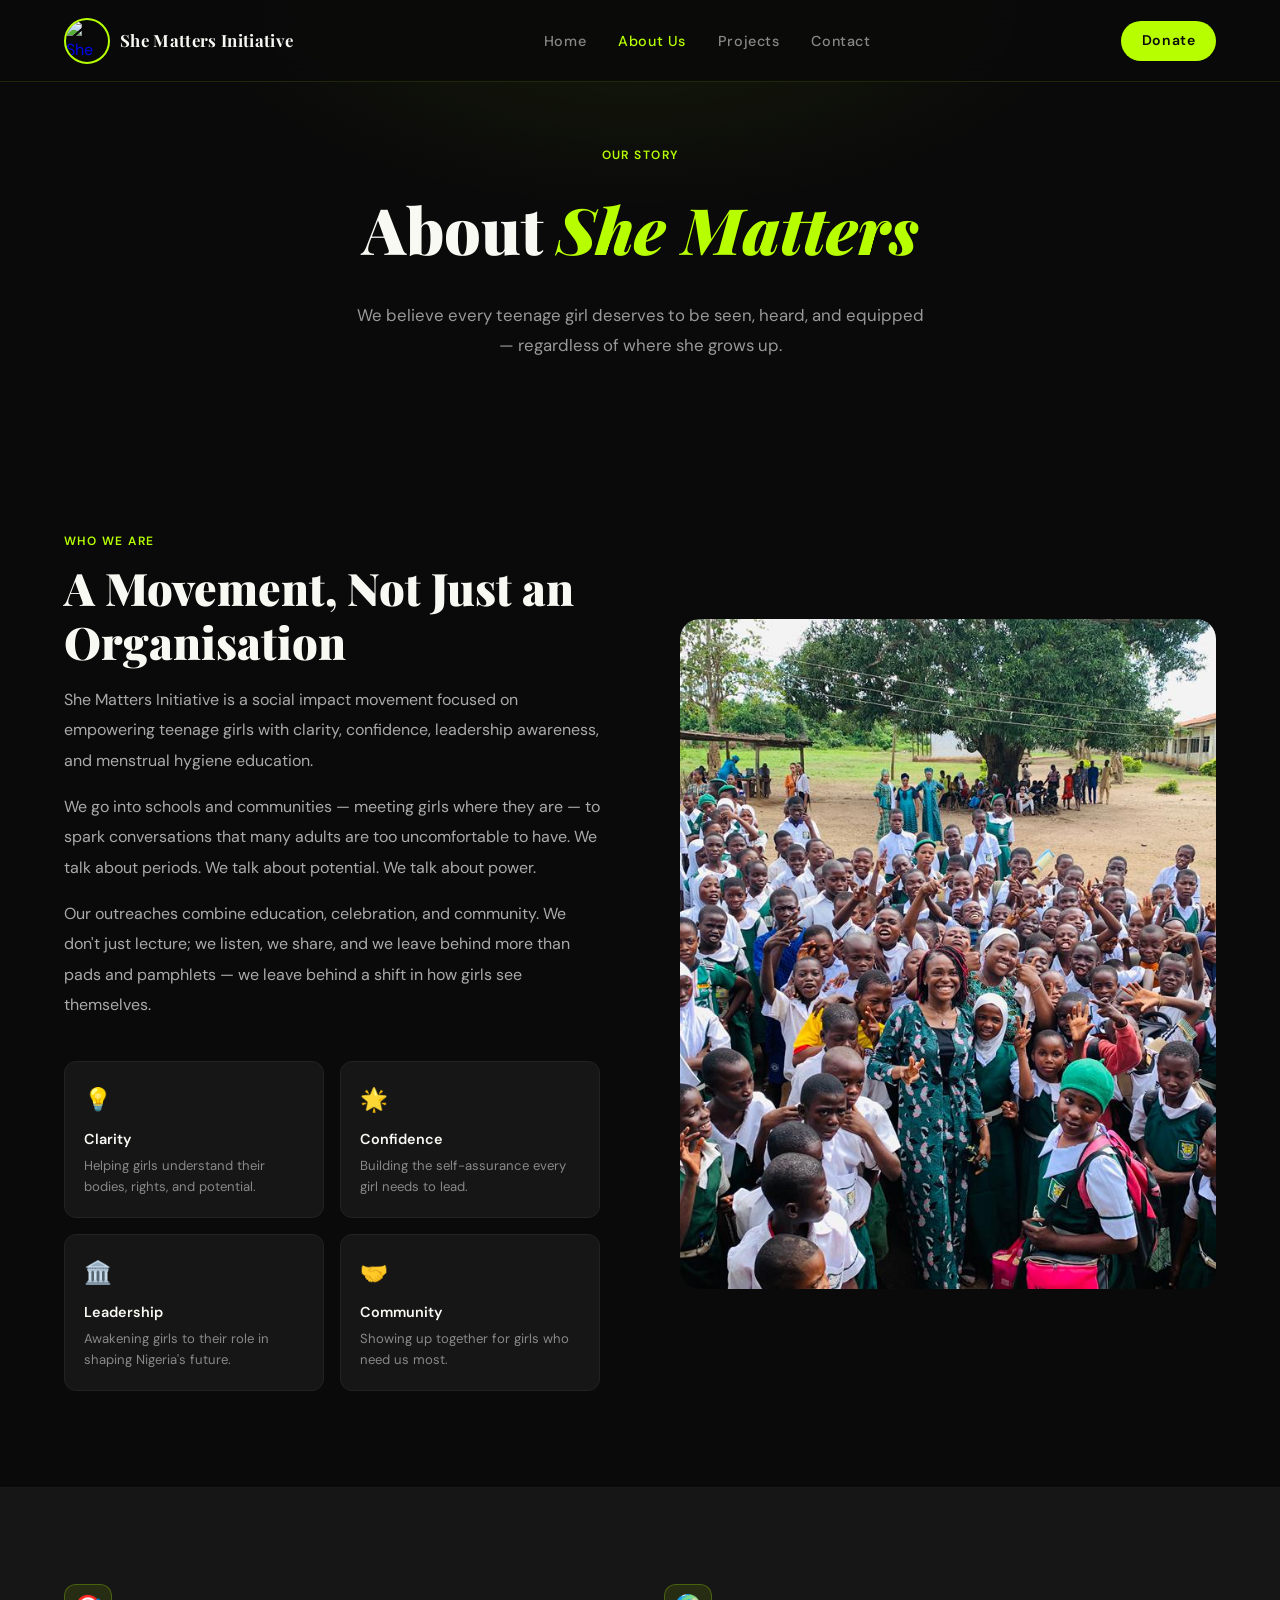
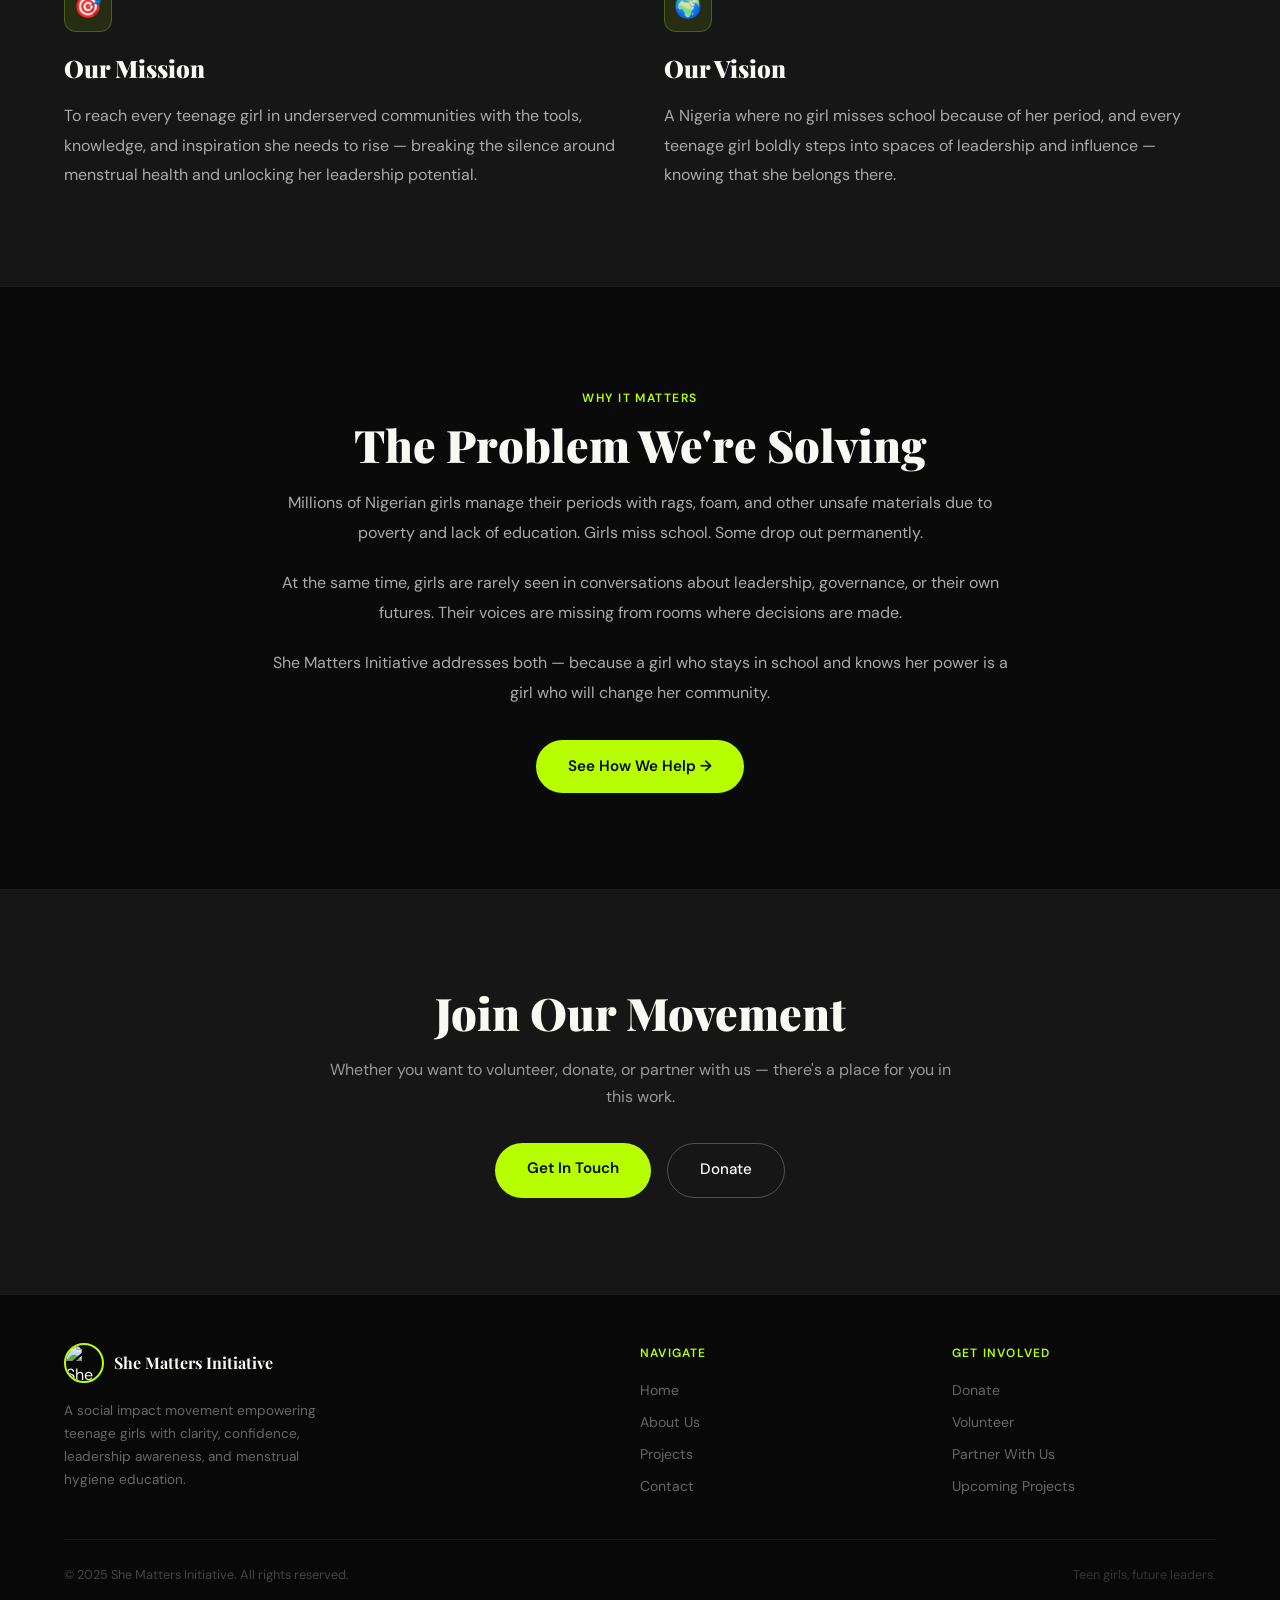
==== about.html @ 056697d7 "Add files via upload" ====
<!DOCTYPE html>
<html lang="en">
<head>
  <meta charset="UTF-8" />
  <meta name="viewport" content="width=device-width, initial-scale=1.0" />
  <title>About Us — She Matters Initiative</title>
  <meta name="description" content="Learn about She Matters Initiative — our story, mission, and the values that drive us to empower teenage girls across Nigeria." />
  <link rel="stylesheet" href="style.css" />
</head>
<body>

  <nav id="navbar">
    <a href="index.html" class="nav-logo">
      <img src="logo.jpeg" alt="She Matters Initiative Logo" />
      <span>She Matters Initiative</span>
    </a>
    <ul class="nav-links">
      <li><a href="index.html">Home</a></li>
      <li><a href="about.html" class="active">About Us</a></li>
      <li><a href="projects.html">Projects</a></li>
      <li><a href="contact.html">Contact</a></li>
    </ul>
    <a href="index.html#donate" class="nav-donate">Donate</a>
    <button class="hamburger" id="hamburger" aria-label="Menu">
      <span></span><span></span><span></span>
    </button>
    <div class="mobile-menu">
      <a href="index.html">Home</a>
      <a href="about.html">About Us</a>
      <a href="projects.html">Projects</a>
      <a href="contact.html">Contact</a>
      <a href="index.html#donate" class="nav-donate">Donate</a>
    </div>
  </nav>

  <!-- PAGE HERO -->
  <div class="page-hero">
    <span class="section-tag fade-in">Our Story</span>
    <h1 class="fade-in">About <em style="color:var(--lime); font-style:italic;">She Matters</em></h1>
    <p class="fade-in">We believe every teenage girl deserves to be seen, heard, and equipped — regardless of where she grows up.</p>
  </div>

  <!-- MISSION -->
  <section>
    <div class="section-inner">
      <div class="about-grid">
        <div class="about-text fade-in">
          <span class="section-tag">Who We Are</span>
          <h2 class="section-title">A Movement, Not Just an Organisation</h2>
          <p>She Matters Initiative is a social impact movement focused on empowering teenage girls with clarity, confidence, leadership awareness, and menstrual hygiene education.</p>
          <p>We go into schools and communities — meeting girls where they are — to spark conversations that many adults are too uncomfortable to have. We talk about periods. We talk about potential. We talk about power.</p>
          <p>Our outreaches combine education, celebration, and community. We don't just lecture; we listen, we share, and we leave behind more than pads and pamphlets — we leave behind a shift in how girls see themselves.</p>

          <div class="about-values">
            <div class="value-card">
              <div class="value-icon">💡</div>
              <h4>Clarity</h4>
              <p>Helping girls understand their bodies, rights, and potential.</p>
            </div>
            <div class="value-card">
              <div class="value-icon">🌟</div>
              <h4>Confidence</h4>
              <p>Building the self-assurance every girl needs to lead.</p>
            </div>
            <div class="value-card">
              <div class="value-icon">🏛️</div>
              <h4>Leadership</h4>
              <p>Awakening girls to their role in shaping Nigeria's future.</p>
            </div>
            <div class="value-card">
              <div class="value-icon">🤝</div>
              <h4>Community</h4>
              <p>Showing up together for girls who need us most.</p>
            </div>
          </div>
        </div>
        <div class="about-image fade-in" style="animation-delay:0.2s">
          <img src="outreach2.jpeg" alt="She Matters Initiative community outreach" />
        </div>
      </div>
    </div>
  </section>

  <!-- VISION & MISSION -->
  <section style="background: var(--card-bg); border-top: 1px solid #1a1a1a; border-bottom: 1px solid #1a1a1a;">
    <div class="section-inner">
      <div style="display: grid; grid-template-columns: 1fr 1fr; gap: 3rem;">
        <div class="fade-in">
          <div style="width:48px; height:48px; background: rgba(183,255,0,0.1); border: 1px solid rgba(183,255,0,0.25); border-radius:12px; display:flex; align-items:center; justify-content:center; font-size:1.4rem; margin-bottom:1rem;">🎯</div>
          <h3 style="font-family:var(--serif); font-size:1.5rem; font-weight:900; margin-bottom:0.8rem;">Our Mission</h3>
          <p style="color:#aaa; line-height:1.85;">To reach every teenage girl in underserved communities with the tools, knowledge, and inspiration she needs to rise — breaking the silence around menstrual health and unlocking her leadership potential.</p>
        </div>
        <div class="fade-in" style="animation-delay:0.1s">
          <div style="width:48px; height:48px; background: rgba(183,255,0,0.1); border: 1px solid rgba(183,255,0,0.25); border-radius:12px; display:flex; align-items:center; justify-content:center; font-size:1.4rem; margin-bottom:1rem;">🌍</div>
          <h3 style="font-family:var(--serif); font-size:1.5rem; font-weight:900; margin-bottom:0.8rem;">Our Vision</h3>
          <p style="color:#aaa; line-height:1.85;">A Nigeria where no girl misses school because of her period, and every teenage girl boldly steps into spaces of leadership and influence — knowing that she belongs there.</p>
        </div>
      </div>
    </div>
  </section>

  <!-- WHY IT MATTERS -->
  <section>
    <div class="section-inner" style="max-width:760px; text-align:center;">
      <span class="section-tag fade-in">Why It Matters</span>
      <h2 class="section-title fade-in">The Problem We're Solving</h2>
      <p class="fade-in" style="color:#aaa; line-height:1.9; margin: 0 auto 1.2rem;">Millions of Nigerian girls manage their periods with rags, foam, and other unsafe materials due to poverty and lack of education. Girls miss school. Some drop out permanently.</p>
      <p class="fade-in" style="color:#aaa; line-height:1.9; margin: 0 auto 1.2rem;">At the same time, girls are rarely seen in conversations about leadership, governance, or their own futures. Their voices are missing from rooms where decisions are made.</p>
      <p class="fade-in" style="color:#aaa; line-height:1.9; margin: 0 auto 2rem;">She Matters Initiative addresses both — because a girl who stays in school and knows her power is a girl who will change her community.</p>
      <a href="projects.html" class="btn-primary fade-in">See How We Help →</a>
    </div>
  </section>

  <!-- CTA -->
  <section style="background: var(--card-bg); border-top: 1px solid #1a1a1a; text-align:center;">
    <div class="section-inner" style="max-width:640px;">
      <h2 class="section-title fade-in">Join Our Movement</h2>
      <p class="fade-in" style="color:#999; margin-bottom:2rem;">Whether you want to volunteer, donate, or partner with us — there's a place for you in this work.</p>
      <div class="hero-actions" style="justify-content:center;" class="fade-in">
        <a href="contact.html" class="btn-primary">Get In Touch</a>
        <a href="index.html#donate" class="btn-outline">Donate</a>
      </div>
    </div>
  </section>

  <footer>
    <div class="footer-inner">
      <div class="footer-brand">
        <div class="logo-row">
          <img src="logo.jpeg" alt="She Matters Initiative" />
          <span>She Matters Initiative</span>
        </div>
        <p>A social impact movement empowering teenage girls with clarity, confidence, leadership awareness, and menstrual hygiene education.</p>
      </div>
      <div class="footer-col">
        <h5>Navigate</h5>
        <a href="index.html">Home</a>
        <a href="about.html">About Us</a>
        <a href="projects.html">Projects</a>
        <a href="contact.html">Contact</a>
      </div>
      <div class="footer-col">
        <h5>Get Involved</h5>
        <a href="index.html#donate">Donate</a>
        <a href="contact.html">Volunteer</a>
        <a href="contact.html">Partner With Us</a>
        <a href="index.html#upcoming">Upcoming Projects</a>
      </div>
    </div>
    <div class="footer-bottom">
      <p>© 2025 She Matters Initiative. All rights reserved.</p>
      <p style="color:#333;">Teen girls, future leaders.</p>
    </div>
  </footer>

  <script>
    document.getElementById('hamburger').addEventListener('click', () => {
      document.getElementById('navbar').classList.toggle('open');
    });
    const observer = new IntersectionObserver((entries) => {
      entries.forEach(e => { if (e.isIntersecting) e.target.classList.add('visible'); });
    }, { threshold: 0.1 });
    document.querySelectorAll('.fade-in').forEach(el => observer.observe(el));
  </script>
</body>
</html>
---- style.css ----
@import url('https://fonts.googleapis.com/css2?family=Playfair+Display:ital,wght@0,400;0,700;0,900;1,400&family=DM+Sans:wght@300;400;500;600&display=swap');

*, *::before, *::after { box-sizing: border-box; margin: 0; padding: 0; }

:root {
  --lime: #B7FF00;
  --black: #0a0a0a;
  --dark: #111111;
  --card-bg: #161616;
  --muted: #888;
  --white: #f9f9f4;
  --serif: 'Playfair Display', Georgia, serif;
  --sans: 'DM Sans', sans-serif;
  --radius: 12px;
}

html { scroll-behavior: smooth; }

body {
  font-family: var(--sans);
  background: var(--black);
  color: var(--white);
  line-height: 1.7;
  overflow-x: hidden;
}

/* ── NAV ── */
nav {
  position: fixed; top: 0; left: 0; right: 0; z-index: 100;
  display: flex; align-items: center; justify-content: space-between;
  padding: 1.1rem 5vw;
  background: rgba(10,10,10,0.92);
  backdrop-filter: blur(12px);
  border-bottom: 1px solid rgba(183,255,0,0.12);
}

.nav-logo { display: flex; align-items: center; gap: 10px; text-decoration: none; }
.nav-logo img { width: 46px; height: 46px; border-radius: 50%; object-fit: cover; border: 2px solid var(--lime); }
.nav-logo span { font-family: var(--serif); font-size: 1.05rem; color: var(--white); font-weight: 700; letter-spacing: 0.02em; }

.nav-links { display: flex; align-items: center; gap: 2rem; list-style: none; }
.nav-links a { color: var(--muted); text-decoration: none; font-size: 0.9rem; font-weight: 500; letter-spacing: 0.04em; transition: color 0.2s; }
.nav-links a:hover, .nav-links a.active { color: var(--lime); }

.nav-donate {
  background: var(--lime); color: var(--black);
  padding: 0.5rem 1.3rem; border-radius: 50px;
  text-decoration: none; font-weight: 600; font-size: 0.88rem;
  letter-spacing: 0.04em; transition: transform 0.2s, box-shadow 0.2s;
}
.nav-donate:hover { transform: translateY(-2px); box-shadow: 0 6px 20px rgba(183,255,0,0.3); }

/* hamburger */
.hamburger { display: none; flex-direction: column; gap: 5px; cursor: pointer; background: none; border: none; padding: 4px; }
.hamburger span { display: block; width: 24px; height: 2px; background: var(--white); transition: 0.3s; }
.mobile-menu { display: none; }

/* ── HERO ── */
.hero {
  min-height: 100vh;
  display: flex; align-items: center;
  padding: 120px 5vw 80px;
  position: relative; overflow: hidden;
}
.hero::before {
  content: '';
  position: absolute; inset: 0;
  background: radial-gradient(ellipse 60% 60% at 70% 50%, rgba(183,255,0,0.08) 0%, transparent 70%);
  pointer-events: none;
}
.hero-grid { display: grid; grid-template-columns: 1fr 1fr; gap: 4rem; align-items: center; max-width: 1200px; margin: 0 auto; width: 100%; }

.hero-tag {
  display: inline-flex; align-items: center; gap: 8px;
  background: rgba(183,255,0,0.1); border: 1px solid rgba(183,255,0,0.3);
  color: var(--lime); padding: 6px 14px; border-radius: 50px;
  font-size: 0.78rem; font-weight: 600; letter-spacing: 0.1em; text-transform: uppercase;
  margin-bottom: 1.4rem;
}
.hero-tag::before { content: '★'; font-size: 0.7rem; }

.hero h1 {
  font-family: var(--serif); font-size: clamp(2.8rem, 5vw, 4.2rem);
  line-height: 1.12; font-weight: 900; margin-bottom: 1.4rem;
  color: var(--white);
}
.hero h1 em { color: var(--lime); font-style: italic; }

.hero p { color: #aaa; font-size: 1.05rem; line-height: 1.8; max-width: 440px; margin-bottom: 2rem; }

.hero-actions { display: flex; gap: 1rem; flex-wrap: wrap; }

.btn-primary {
  background: var(--lime); color: var(--black);
  padding: 0.85rem 2rem; border-radius: 50px;
  text-decoration: none; font-weight: 600; font-size: 0.95rem;
  transition: transform 0.2s, box-shadow 0.2s; display: inline-block;
}
.btn-primary:hover { transform: translateY(-3px); box-shadow: 0 8px 24px rgba(183,255,0,0.35); }

.btn-outline {
  border: 1px solid rgba(255,255,255,0.25); color: var(--white);
  padding: 0.85rem 2rem; border-radius: 50px;
  text-decoration: none; font-weight: 500; font-size: 0.95rem;
  transition: border-color 0.2s, background 0.2s; display: inline-block;
}
.btn-outline:hover { border-color: var(--lime); background: rgba(183,255,0,0.06); }

.hero-image-wrap { position: relative; }
.hero-image-wrap img {
  width: 100%; border-radius: 20px; object-fit: cover; aspect-ratio: 4/5;
  filter: brightness(0.92) contrast(1.05);
}
.hero-badge {
  position: absolute; bottom: -18px; left: -18px;
  background: var(--lime); color: var(--black);
  padding: 1rem 1.4rem; border-radius: var(--radius);
  font-weight: 700; font-size: 0.88rem;
}
.hero-badge span { display: block; font-size: 1.6rem; font-weight: 900; line-height: 1; }

/* ── STATS ── */
.stats-bar {
  background: var(--card-bg); border-top: 1px solid #222; border-bottom: 1px solid #222;
  padding: 2.5rem 5vw;
}
.stats-bar-inner { display: grid; grid-template-columns: repeat(3, 1fr); max-width: 900px; margin: 0 auto; gap: 2rem; text-align: center; }
.stat-num { font-family: var(--serif); font-size: 2.6rem; font-weight: 900; color: var(--lime); }
.stat-label { font-size: 0.85rem; color: var(--muted); letter-spacing: 0.06em; text-transform: uppercase; margin-top: 4px; }

/* ── SECTION SHARED ── */
section { padding: 6rem 5vw; }
.section-inner { max-width: 1200px; margin: 0 auto; }

.section-tag {
  display: inline-block;
  color: var(--lime); font-size: 0.75rem; font-weight: 600;
  letter-spacing: 0.12em; text-transform: uppercase; margin-bottom: 0.6rem;
}
.section-title {
  font-family: var(--serif); font-size: clamp(2rem, 3.5vw, 2.8rem);
  font-weight: 900; color: var(--white); margin-bottom: 1rem; line-height: 1.2;
}
.section-sub { color: #999; max-width: 520px; font-size: 1rem; line-height: 1.8; margin-bottom: 3rem; }

/* ── PROJECTS GRID ── */
.projects-grid { display: grid; grid-template-columns: repeat(3, 1fr); gap: 1.5rem; }

.project-card {
  background: var(--card-bg); border-radius: 16px; overflow: hidden;
  border: 1px solid #222; transition: transform 0.3s, border-color 0.3s;
}
.project-card:hover { transform: translateY(-6px); border-color: rgba(183,255,0,0.3); }
.project-card img { width: 100%; height: 220px; object-fit: cover; display: block; }
.project-card-body { padding: 1.4rem; }
.project-location {
  font-size: 0.72rem; color: var(--lime); font-weight: 600;
  letter-spacing: 0.1em; text-transform: uppercase; margin-bottom: 6px;
}
.project-location::before { content: '📍 '; }
.project-card-body h3 { font-family: var(--serif); font-size: 1.2rem; font-weight: 700; margin-bottom: 0.6rem; color: var(--white); }
.project-card-body p { color: #999; font-size: 0.88rem; line-height: 1.7; margin-bottom: 1rem; }
.project-impact {
  display: inline-flex; align-items: center; gap: 6px;
  background: rgba(183,255,0,0.1); border: 1px solid rgba(183,255,0,0.2);
  color: var(--lime); padding: 4px 12px; border-radius: 50px;
  font-size: 0.78rem; font-weight: 600;
}

/* ── UPCOMING PROJECT ── */
.upcoming-section { background: var(--card-bg); }
.upcoming-inner {
  max-width: 1200px; margin: 0 auto;
  display: grid; grid-template-columns: 1fr 1fr; gap: 4rem; align-items: center;
}
.upcoming-label {
  display: inline-flex; align-items: center; gap: 8px;
  background: rgba(183,255,0,0.12); border: 1px solid rgba(183,255,0,0.3);
  color: var(--lime); padding: 6px 14px; border-radius: 50px;
  font-size: 0.75rem; font-weight: 600; letter-spacing: 0.1em; text-transform: uppercase;
  margin-bottom: 1rem;
}
.upcoming-label::before { content: '🔔'; }
.upcoming-inner h2 { font-family: var(--serif); font-size: 2.2rem; font-weight: 900; margin-bottom: 1rem; color: var(--white); }
.upcoming-inner p { color: #999; line-height: 1.8; margin-bottom: 1.5rem; }
.upcoming-meta { display: flex; flex-direction: column; gap: 0.5rem; margin-bottom: 2rem; }
.upcoming-meta span { font-size: 0.88rem; color: #aaa; }
.upcoming-meta strong { color: var(--lime); }

.upcoming-visual {
  background: linear-gradient(135deg, rgba(183,255,0,0.08) 0%, rgba(183,255,0,0.02) 100%);
  border: 2px dashed rgba(183,255,0,0.25); border-radius: 20px;
  padding: 3rem 2rem; text-align: center;
}
.upcoming-icon { font-size: 3.5rem; margin-bottom: 1rem; }
.upcoming-visual h3 { font-family: var(--serif); font-size: 1.5rem; font-weight: 700; margin-bottom: 0.5rem; }
.upcoming-visual p { color: #888; font-size: 0.9rem; }

/* ── DONATE SECTION ── */
.donate-section {
  text-align: center;
  background: var(--black);
  position: relative; overflow: hidden;
}
.donate-section::before {
  content: '';
  position: absolute; top: 50%; left: 50%;
  transform: translate(-50%, -50%);
  width: 600px; height: 600px;
  background: radial-gradient(circle, rgba(183,255,0,0.07) 0%, transparent 70%);
  pointer-events: none;
}
.donate-inner { max-width: 640px; margin: 0 auto; position: relative; z-index: 1; }
.donate-inner h2 { font-family: var(--serif); font-size: clamp(2rem, 3.5vw, 2.8rem); font-weight: 900; margin-bottom: 1rem; }
.donate-inner p { color: #999; margin-bottom: 2.5rem; font-size: 1rem; line-height: 1.8; }
.donate-card {
  background: var(--card-bg); border: 1px solid #2a2a2a; border-radius: 20px;
  padding: 2rem; text-align: left; margin-top: 2rem;
}
.donate-card h4 { font-weight: 600; margin-bottom: 1rem; font-size: 0.9rem; letter-spacing: 0.05em; color: var(--lime); text-transform: uppercase; }
.bank-detail { display: flex; justify-content: space-between; align-items: center; padding: 0.8rem 0; border-bottom: 1px solid #222; font-size: 0.9rem; }
.bank-detail:last-child { border-bottom: none; }
.bank-detail .label { color: var(--muted); font-size: 0.82rem; }
.bank-detail .value { font-weight: 600; color: var(--white); }

/* ── FOOTER ── */
footer {
  background: #080808; border-top: 1px solid #1a1a1a;
  padding: 3rem 5vw 2rem;
}
.footer-inner { max-width: 1200px; margin: 0 auto; display: grid; grid-template-columns: 2fr 1fr 1fr; gap: 3rem; margin-bottom: 2rem; }
.footer-brand { }
.footer-brand .logo-row { display: flex; align-items: center; gap: 10px; margin-bottom: 1rem; }
.footer-brand .logo-row img { width: 40px; height: 40px; border-radius: 50%; border: 2px solid var(--lime); }
.footer-brand .logo-row span { font-family: var(--serif); font-weight: 700; font-size: 1rem; }
.footer-brand p { color: #666; font-size: 0.85rem; line-height: 1.7; max-width: 280px; }
.footer-col h5 { font-size: 0.75rem; letter-spacing: 0.1em; text-transform: uppercase; color: var(--lime); font-weight: 600; margin-bottom: 1rem; }
.footer-col a { display: block; color: #666; text-decoration: none; font-size: 0.88rem; margin-bottom: 0.5rem; transition: color 0.2s; }
.footer-col a:hover { color: var(--white); }
.footer-bottom { max-width: 1200px; margin: 0 auto; padding-top: 1.5rem; border-top: 1px solid #1a1a1a; display: flex; justify-content: space-between; align-items: center; }
.footer-bottom p { color: #444; font-size: 0.8rem; }

/* ── PAGE HERO ── */
.page-hero {
  padding: 140px 5vw 70px;
  text-align: center;
  position: relative; overflow: hidden;
}
.page-hero::before {
  content: '';
  position: absolute; inset: 0;
  background: radial-gradient(ellipse 50% 70% at 50% 0%, rgba(183,255,0,0.07) 0%, transparent 70%);
  pointer-events: none;
}
.page-hero h1 { font-family: var(--serif); font-size: clamp(2.5rem, 5vw, 4rem); font-weight: 900; margin-bottom: 1rem; }
.page-hero p { color: #999; max-width: 580px; margin: 0 auto; font-size: 1.05rem; line-height: 1.8; }

/* ── ABOUT PAGE ── */
.about-grid { display: grid; grid-template-columns: 1fr 1fr; gap: 5rem; align-items: center; }
.about-text .section-title { margin-bottom: 1rem; }
.about-text p { color: #aaa; line-height: 1.9; margin-bottom: 1rem; }
.about-values { display: grid; grid-template-columns: 1fr 1fr; gap: 1rem; margin-top: 2.5rem; }
.value-card {
  background: var(--card-bg); border: 1px solid #222; border-radius: var(--radius);
  padding: 1.2rem; transition: border-color 0.2s;
}
.value-card:hover { border-color: rgba(183,255,0,0.3); }
.value-icon { font-size: 1.4rem; margin-bottom: 8px; }
.value-card h4 { font-size: 0.9rem; font-weight: 600; margin-bottom: 4px; color: var(--white); }
.value-card p { font-size: 0.82rem; color: var(--muted); line-height: 1.6; margin: 0; }
.about-image img { width: 100%; border-radius: 20px; object-fit: cover; aspect-ratio: 4/5; }

/* ── PROJECTS PAGE ── */
.project-full {
  display: grid; grid-template-columns: 1fr 1.2fr; gap: 3.5rem; align-items: start;
  background: var(--card-bg); border: 1px solid #222; border-radius: 20px;
  padding: 2.5rem; margin-bottom: 2rem;
  transition: border-color 0.3s;
}
.project-full:hover { border-color: rgba(183,255,0,0.2); }
.project-full img { width: 100%; border-radius: 14px; object-fit: cover; aspect-ratio: 16/11; }
.project-full-body { }
.project-full-body .project-location { margin-bottom: 10px; }
.project-full-body h2 { font-family: var(--serif); font-size: 1.8rem; font-weight: 900; margin-bottom: 1rem; }
.project-full-body p { color: #aaa; line-height: 1.85; font-size: 0.95rem; margin-bottom: 1.2rem; }
.impact-stat { display: flex; align-items: center; gap: 12px; margin-top: 1.5rem; padding-top: 1.5rem; border-top: 1px solid #222; }
.impact-num { font-family: var(--serif); font-size: 2.2rem; font-weight: 900; color: var(--lime); }
.impact-desc { font-size: 0.85rem; color: var(--muted); }
.project-full:nth-child(even) { direction: rtl; }
.project-full:nth-child(even) > * { direction: ltr; }

/* ── CONTACT PAGE ── */
.contact-grid { display: grid; grid-template-columns: 1fr 1.4fr; gap: 4rem; }
.contact-info h3 { font-family: var(--serif); font-size: 1.6rem; font-weight: 700; margin-bottom: 1rem; }
.contact-info p { color: #999; line-height: 1.8; margin-bottom: 2rem; }
.contact-item { display: flex; gap: 12px; align-items: flex-start; margin-bottom: 1.4rem; }
.contact-icon { width: 40px; height: 40px; border-radius: 10px; background: rgba(183,255,0,0.1); border: 1px solid rgba(183,255,0,0.2); display: flex; align-items: center; justify-content: center; font-size: 1rem; flex-shrink: 0; }
.contact-item-text .label { font-size: 0.75rem; color: var(--muted); letter-spacing: 0.08em; text-transform: uppercase; font-weight: 600; margin-bottom: 3px; }
.contact-item-text .value { font-size: 0.9rem; color: var(--white); }

.contact-form { background: var(--card-bg); border: 1px solid #222; border-radius: 20px; padding: 2.5rem; }
.form-row { display: grid; grid-template-columns: 1fr 1fr; gap: 1rem; margin-bottom: 1rem; }
.form-group { margin-bottom: 1rem; }
.form-group label { display: block; font-size: 0.8rem; color: var(--muted); margin-bottom: 6px; letter-spacing: 0.05em; text-transform: uppercase; font-weight: 600; }
.form-group input, .form-group textarea, .form-group select {
  width: 100%; background: #111; border: 1px solid #2a2a2a; border-radius: 8px;
  padding: 0.75rem 1rem; color: var(--white); font-family: var(--sans); font-size: 0.9rem;
  transition: border-color 0.2s; outline: none;
}
.form-group input:focus, .form-group textarea:focus { border-color: var(--lime); }
.form-group textarea { resize: vertical; min-height: 120px; }
.form-submit {
  width: 100%; background: var(--lime); color: var(--black);
  border: none; border-radius: 50px; padding: 0.9rem;
  font-weight: 700; font-size: 1rem; cursor: pointer;
  transition: transform 0.2s, box-shadow 0.2s;
}
.form-submit:hover { transform: translateY(-2px); box-shadow: 0 8px 24px rgba(183,255,0,0.3); }

/* ── RESPONSIVE ── */
@media (max-width: 900px) {
  .hero-grid, .about-grid, .upcoming-inner, .contact-grid, .project-full { grid-template-columns: 1fr; }
  .projects-grid { grid-template-columns: 1fr 1fr; }
  .hero-image-wrap { order: -1; }
  .about-image { order: -1; }
  .project-full:nth-child(even) { direction: ltr; }
  .footer-inner { grid-template-columns: 1fr 1fr; }
  .hero-badge { left: 10px; bottom: -14px; }
}
@media (max-width: 640px) {
  .nav-links { display: none; }
  .hamburger { display: flex; }
  nav .nav-donate { display: none; }
  .projects-grid { grid-template-columns: 1fr; }
  .footer-inner { grid-template-columns: 1fr; }
  .form-row { grid-template-columns: 1fr; }
  .stats-bar-inner { grid-template-columns: 1fr; gap: 1.5rem; }
  .about-values { grid-template-columns: 1fr; }
}

/* mobile menu open */
nav.open .mobile-menu {
  display: flex; flex-direction: column; gap: 1rem;
  position: absolute; top: 100%; left: 0; right: 0;
  background: rgba(10,10,10,0.98); padding: 1.5rem 5vw;
  border-bottom: 1px solid #222;
}
nav.open .mobile-menu a { color: var(--white); text-decoration: none; font-size: 1rem; font-weight: 500; }
nav.open .mobile-menu .nav-donate { display: inline-block; width: fit-content; }

/* fade-in animation */
.fade-in { opacity: 0; transform: translateY(24px); transition: opacity 0.6s ease, transform 0.6s ease; }
.fade-in.visible { opacity: 1; transform: translateY(0); }
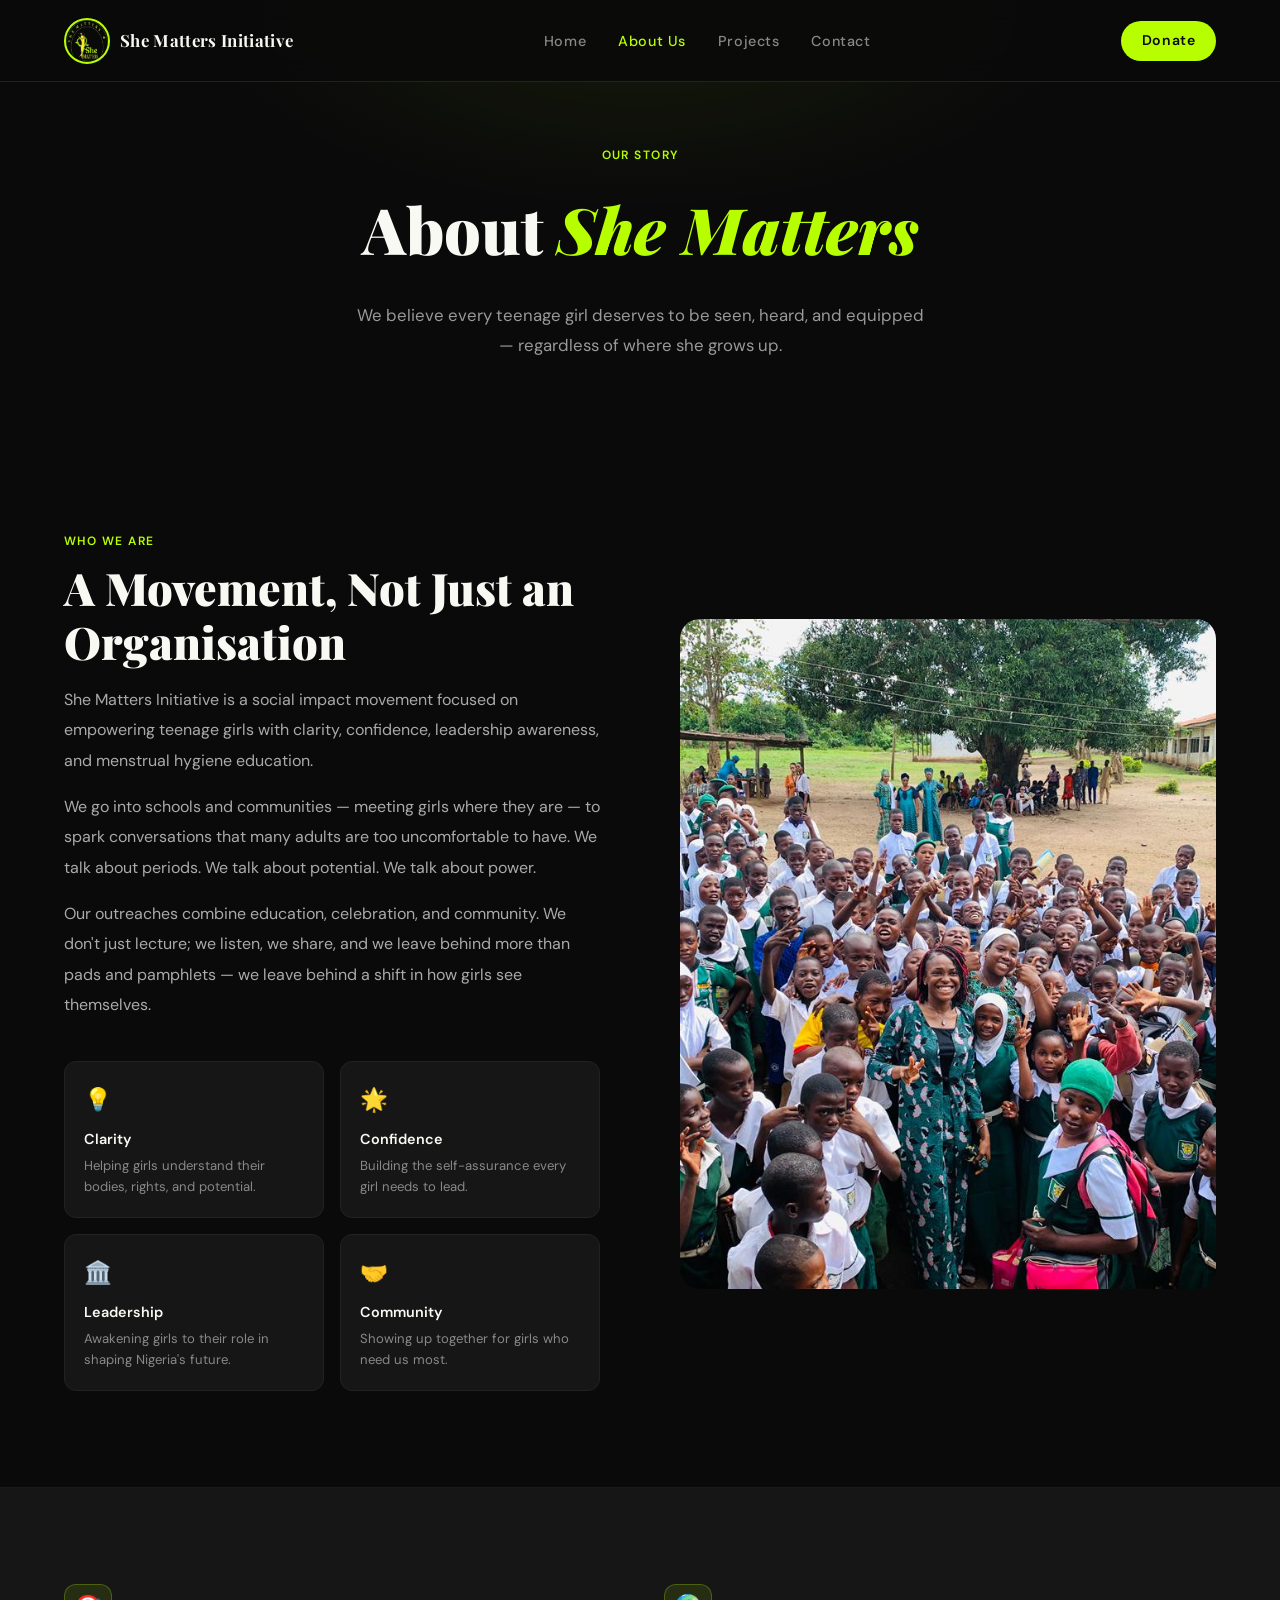
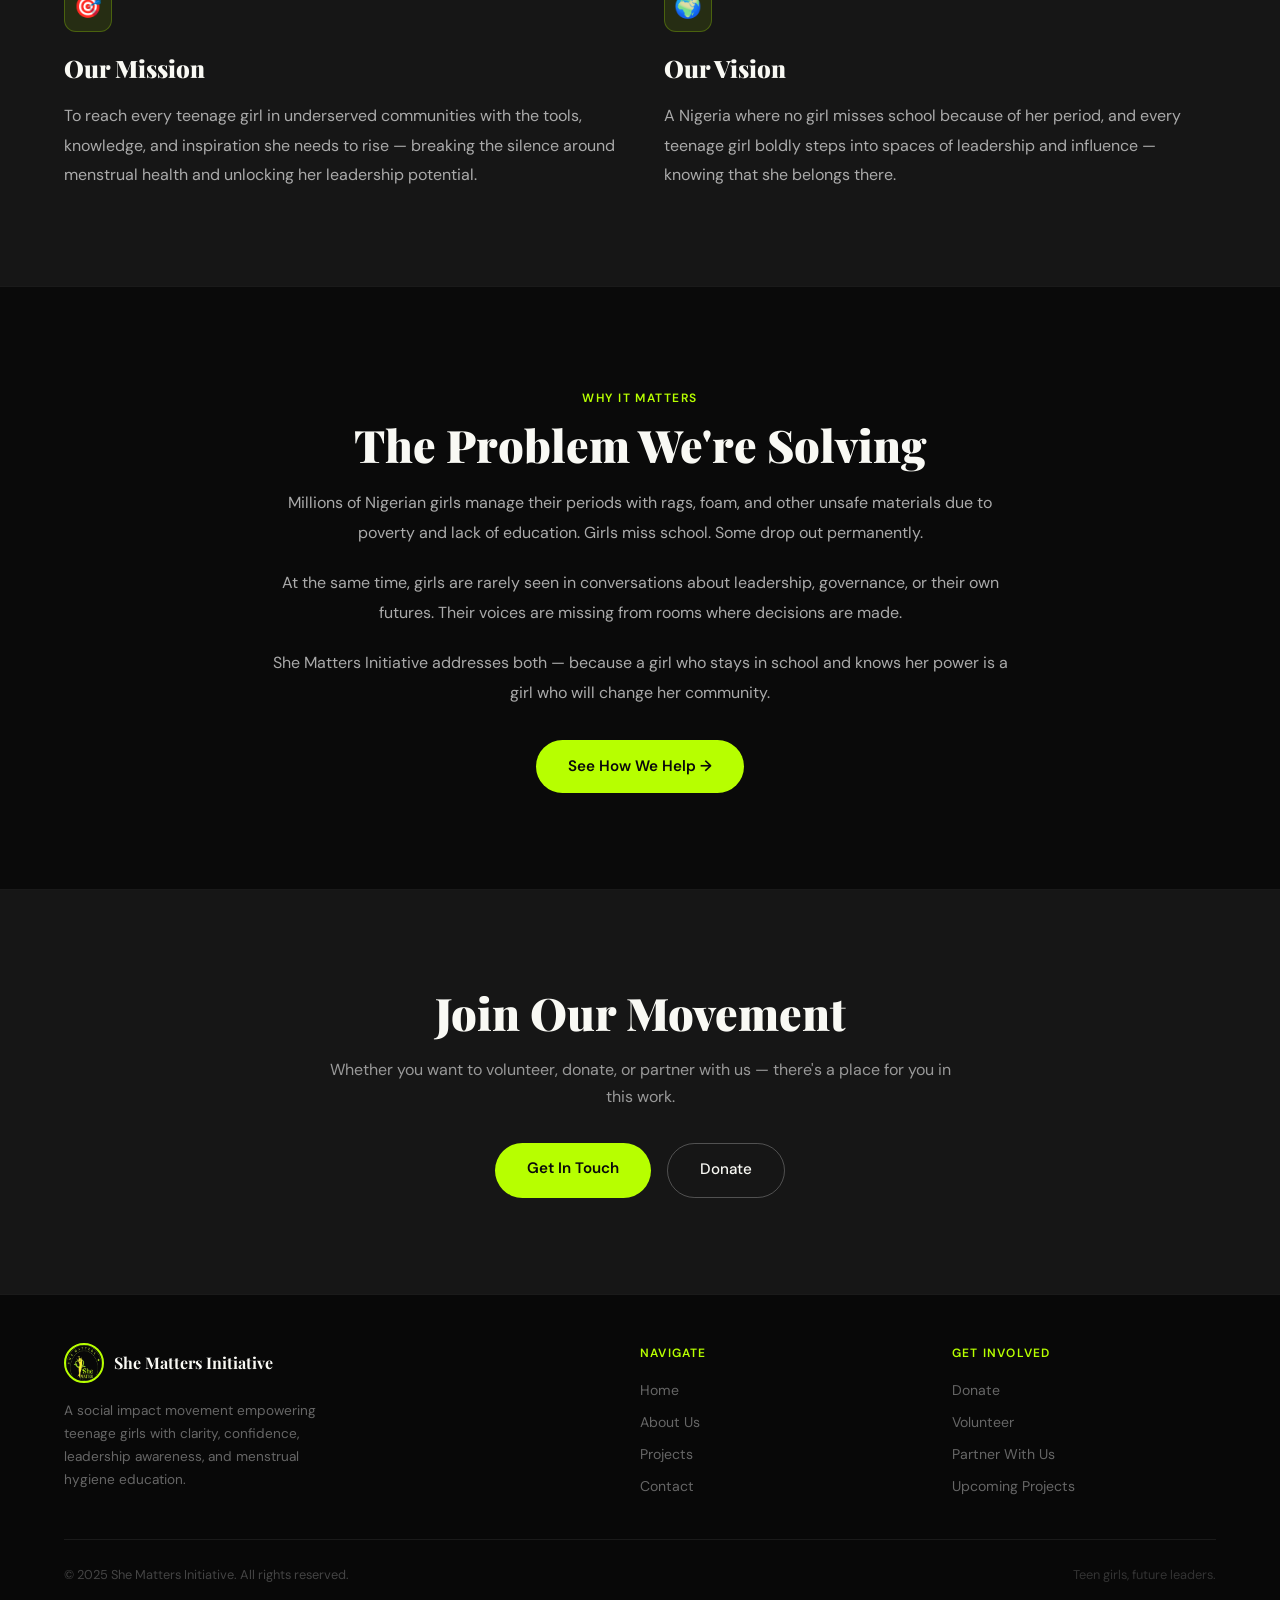
==== commit 7cfe52d4: "Update logo image source from logo.jpeg to logo.png" ====
--- a/about.html
+++ b/about.html
@@ -11,7 +11,7 @@
 
   <nav id="navbar">
     <a href="index.html" class="nav-logo">
-      <img src="logo.jpeg" alt="She Matters Initiative Logo" />
+      <img src="logo.png" alt="She Matters Initiative Logo" />
       <span>She Matters Initiative</span>
     </a>
     <ul class="nav-links">
@@ -127,7 +127,7 @@
     <div class="footer-inner">
       <div class="footer-brand">
         <div class="logo-row">
-          <img src="logo.jpeg" alt="She Matters Initiative" />
+          <img src="logo.png" alt="She Matters Initiative" />
           <span>She Matters Initiative</span>
         </div>
         <p>A social impact movement empowering teenage girls with clarity, confidence, leadership awareness, and menstrual hygiene education.</p>
